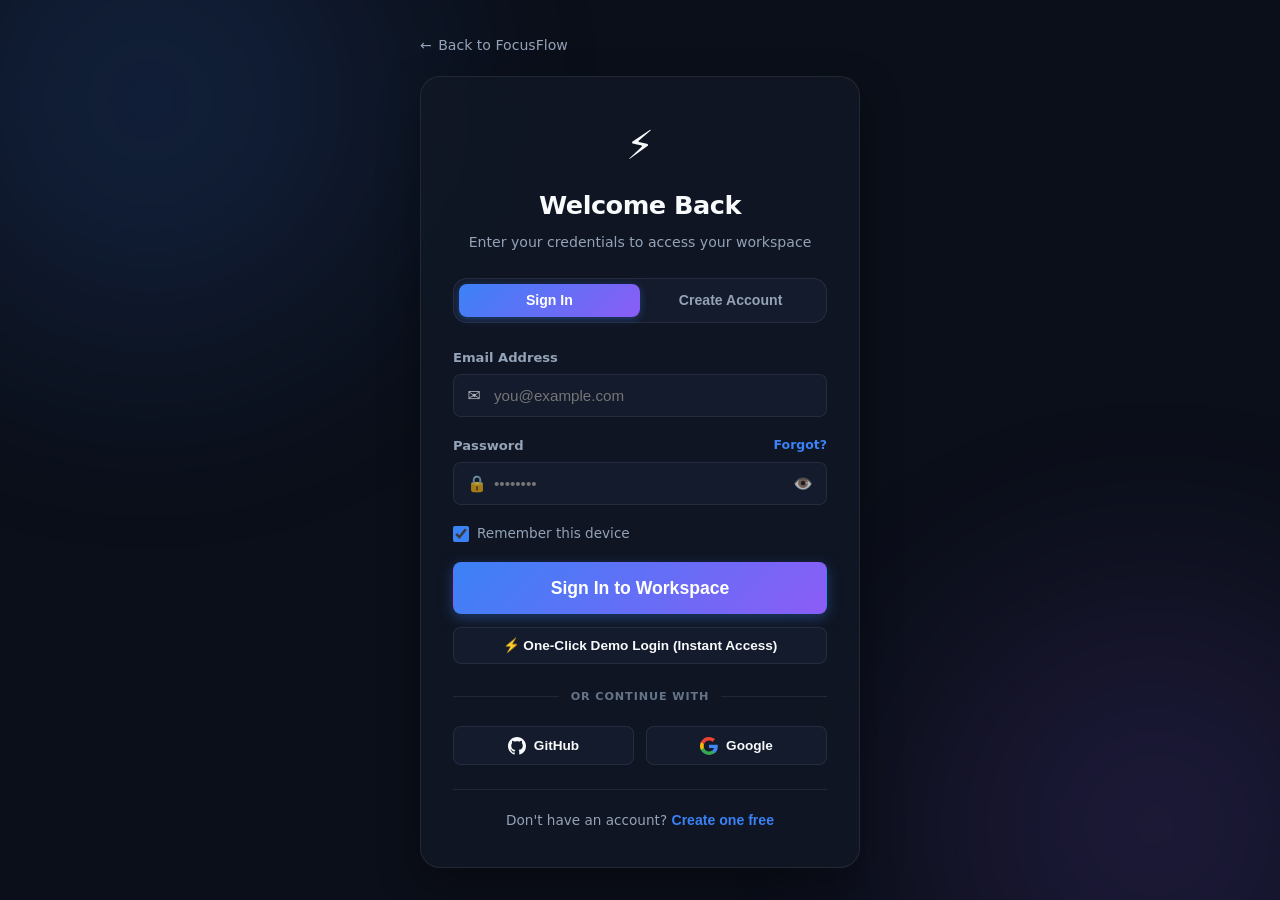
==== login.html @ fbfa06e3 "Add login button and interactive authentication page" ====
<!DOCTYPE html>
<html lang="en" data-theme="dark">
<head>
  <meta charset="UTF-8">
  <meta name="viewport" content="width=device-width, initial-scale=1.0">
  <title>Log In | FocusFlow Hub</title>
  <meta name="description" content="Log in to your FocusFlow workspace to sync your focus sessions, tasks, and notes across devices.">
  <link rel="stylesheet" href="styles.css">
  <link rel="icon" href="data:image/svg+xml,<svg xmlns=%22http://www.w3.org/2000/svg%22 viewBox=%220 0 100 100%22><text y=%22.9em%22 font-size=%2290%22>⚡</text></svg>">
</head>
<body class="auth-page">
  <!-- Background Glows -->
  <div class="bg-glow glow-1" aria-hidden="true"></div>
  <div class="bg-glow glow-2" aria-hidden="true"></div>

  <div class="auth-wrapper">
    <!-- Back to App Link -->
    <a href="index.html" class="auth-back-link">
      <span>&larr;</span> Back to FocusFlow
    </a>

    <div class="card auth-card">
      <div class="auth-header">
        <div class="auth-brand-icon">⚡</div>
        <h1 id="authTitle">Welcome Back</h1>
        <p class="auth-subtitle" id="authSubtitle">Enter your credentials to access your workspace</p>
      </div>

      <!-- Mode Switcher Tabs (Sign In / Sign Up) -->
      <div class="auth-tabs" role="tablist">
        <button type="button" class="auth-tab active" id="tabSignIn" role="tab" aria-selected="true">Sign In</button>
        <button type="button" class="auth-tab" id="tabSignUp" role="tab" aria-selected="false">Create Account</button>
      </div>

      <!-- Login / Signup Form -->
      <form id="authForm" class="auth-form" novalidate>
        <!-- Name Field (for Sign Up only) -->
        <div class="form-group" id="nameGroup" style="display: none;">
          <label for="nameInput">Full Name</label>
          <div class="input-with-icon">
            <span class="input-icon">👤</span>
            <input type="text" id="nameInput" class="form-input" placeholder="e.g. Shashi" autocomplete="name">
          </div>
        </div>

        <!-- Email Field -->
        <div class="form-group">
          <label for="emailInput">Email Address</label>
          <div class="input-with-icon">
            <span class="input-icon">✉️</span>
            <input type="email" id="emailInput" class="form-input" placeholder="you@example.com" required autocomplete="email">
          </div>
        </div>

        <!-- Password Field -->
        <div class="form-group">
          <div class="label-row">
            <label for="passwordInput">Password</label>
            <a href="#" id="forgotPasswordLink" class="btn-link sm-link">Forgot?</a>
          </div>
          <div class="input-with-icon">
            <span class="input-icon">🔒</span>
            <input type="password" id="passwordInput" class="form-input" placeholder="••••••••" required autocomplete="current-password">
            <button type="button" id="togglePasswordBtn" class="toggle-password-btn" aria-label="Toggle password visibility">👁️</button>
          </div>
        </div>

        <!-- Remember Me Checkbox -->
        <div class="form-row-remember" id="rememberRow">
          <label class="checkbox-label">
            <input type="checkbox" id="rememberMe" checked>
            <span>Remember this device</span>
          </label>
        </div>

        <!-- Submit Button -->
        <button type="submit" class="btn btn-primary btn-large full-width" id="submitAuthBtn">
          <span id="submitBtnText">Sign In to Workspace</span>
        </button>

        <!-- Quick One-Click Demo Login -->
        <button type="button" class="btn btn-secondary full-width demo-btn" id="demoLoginBtn">
          ⚡ One-Click Demo Login (Instant Access)
        </button>
      </form>

      <!-- Divider -->
      <div class="auth-divider">
        <span>OR CONTINUE WITH</span>
      </div>

      <!-- Social Login Buttons -->
      <div class="social-login-grid">
        <button type="button" class="btn btn-secondary social-btn" id="githubLoginBtn">
          <svg width="18" height="18" viewBox="0 0 24 24" fill="currentColor">
            <path d="M12 0C5.37 0 0 5.37 0 12c0 5.31 3.435 9.795 8.205 11.385.6.105.825-.255.825-.57 0-.285-.015-1.23-.015-2.235-3.015.555-3.795-.735-4.035-1.41-.135-.345-.72-1.41-1.23-1.695-.42-.225-1.02-.78-.015-.795.945-.015 1.62.87 1.845 1.23 1.08 1.815 2.805 1.305 3.495.99.105-.78.42-1.305.765-1.605-2.67-.3-5.46-1.335-5.46-5.925 0-1.305.465-2.385 1.23-3.225-.12-.3-.54-1.53.12-3.18 0 0 1.005-.315 3.3 1.23.96-.27 1.98-.405 3-.405s2.04.135 3 .405c2.295-1.56 3.3-1.23 3.3-1.23.66 1.65.24 2.88.12 3.18.765.84 1.23 1.905 1.23 3.225 0 4.605-2.805 5.625-5.475 5.925.435.375.81 1.095.81 2.22 0 1.605-.015 2.895-.015 3.3 0 .315.225.69.825.57A12.02 12.02 0 0024 12c0-6.63-5.37-12-12-12z"/>
          </svg>
          GitHub
        </button>
        <button type="button" class="btn btn-secondary social-btn" id="googleLoginBtn">
          <svg width="18" height="18" viewBox="0 0 24 24">
            <path fill="#4285F4" d="M23.745 12.27c0-.7-.06-1.4-.19-2.07H12v4.51h6.6c-.29 1.52-1.14 2.82-2.4 3.68v3.05h3.88c2.27-2.09 3.665-5.17 3.665-9.17z"/>
            <path fill="#34A853" d="M12 24c3.24 0 5.95-1.08 7.93-2.91l-3.88-3.05c-1.08.72-2.45 1.16-4.05 1.16-3.12 0-5.77-2.1-6.72-4.93H1.25v3.15C3.26 21.36 7.33 24 12 24z"/>
            <path fill="#FBBC05" d="M5.28 14.27c-.25-.72-.38-1.49-.38-2.27s.13-1.55.38-2.27V6.58H1.25C.45 8.18 0 9.99 0 12s.45 3.82 1.25 5.42l4.03-3.15z"/>
            <path fill="#EA4335" d="M12 4.75c1.77 0 3.35.61 4.6 1.8l3.42-3.42C17.95 1.19 15.24 0 12 0 7.33 0 3.26 2.64 1.25 6.58l4.03 3.15c.95-2.83 3.6-4.98 6.72-4.98z"/>
          </svg>
          Google
        </button>
      </div>

      <!-- Footer Help -->
      <div class="auth-footer-help">
        <span id="toggleModeText">Don't have an account?</span>
        <button type="button" class="btn-link" id="switchModeBtn">Create one free</button>
      </div>
    </div>
  </div>

  <!-- Toast Notification Container -->
  <div class="toast-container" id="toastContainer" aria-live="polite"></div>

  <script>
    // Theme setup from parent app
    const savedTheme = localStorage.getItem('focusflow_theme') || 'dark';
    document.documentElement.setAttribute('data-theme', savedTheme);

    // DOM references
    const tabSignIn = document.getElementById('tabSignIn');
    const tabSignUp = document.getElementById('tabSignUp');
    const authTitle = document.getElementById('authTitle');
    const authSubtitle = document.getElementById('authSubtitle');
    const nameGroup = document.getElementById('nameGroup');
    const nameInput = document.getElementById('nameInput');
    const emailInput = document.getElementById('emailInput');
    const passwordInput = document.getElementById('passwordInput');
    const submitBtnText = document.getElementById('submitBtnText');
    const authForm = document.getElementById('authForm');
    const switchModeBtn = document.getElementById('switchModeBtn');
    const toggleModeText = document.getElementById('toggleModeText');
    const togglePasswordBtn = document.getElementById('togglePasswordBtn');
    const demoLoginBtn = document.getElementById('demoLoginBtn');
    const githubLoginBtn = document.getElementById('githubLoginBtn');
    const googleLoginBtn = document.getElementById('googleLoginBtn');
    const forgotPasswordLink = document.getElementById('forgotPasswordLink');
    const toastContainer = document.getElementById('toastContainer');

    let mode = 'signin'; // 'signin' | 'signup'

    function showToast(message, icon = '✨') {
      const toast = document.createElement('div');
      toast.className = 'toast';
      toast.innerHTML = `<span>${icon}</span> <span>${message}</span>`;
      toastContainer.appendChild(toast);
      setTimeout(() => {
        toast.style.transition = 'opacity 0.3s ease, transform 0.3s ease';
        toast.style.opacity = '0';
        toast.style.transform = 'translateY(10px)';
        setTimeout(() => toast.remove(), 300);
      }, 3000);
    }

    function setMode(newMode) {
      mode = newMode;
      if (mode === 'signup') {
        tabSignUp.classList.add('active');
        tabSignIn.classList.remove('active');
        authTitle.textContent = 'Create an Account';
        authSubtitle.textContent = 'Get started with your free FocusFlow workspace';
        nameGroup.style.display = 'block';
        submitBtnText.textContent = 'Create Account';
        toggleModeText.textContent = 'Already have an account?';
        switchModeBtn.textContent = 'Sign In';
      } else {
        tabSignIn.classList.add('active');
        tabSignUp.classList.remove('active');
        authTitle.textContent = 'Welcome Back';
        authSubtitle.textContent = 'Enter your credentials to access your workspace';
        nameGroup.style.display = 'none';
        submitBtnText.textContent = 'Sign In to Workspace';
        toggleModeText.textContent = "Don't have an account?";
        switchModeBtn.textContent = 'Create one free';
      }
    }

    tabSignIn.addEventListener('click', () => setMode('signin'));
    tabSignUp.addEventListener('click', () => setMode('signup'));
    switchModeBtn.addEventListener('click', () => setMode(mode === 'signin' ? 'signup' : 'signin'));

    // Toggle Password Visibility
    togglePasswordBtn.addEventListener('click', () => {
      const isPassword = passwordInput.type === 'password';
      passwordInput.type = isPassword ? 'text' : 'password';
      togglePasswordBtn.textContent = isPassword ? '🙈' : '👁️';
    });

    // Save session & redirect
    function completeLogin(user) {
      localStorage.setItem('focusflow_user', JSON.stringify(user));
      showToast(`Welcome, ${user.name}! Redirecting...`, '🚀');
      setTimeout(() => {
        window.location.href = 'index.html?login=success';
      }, 800);
    }

    // Form submit
    authForm.addEventListener('submit', (e) => {
      e.preventDefault();
      const email = emailInput.value.trim();
      const password = passwordInput.value.trim();
      const name = nameInput.value.trim() || email.split('@')[0] || 'Shashi';

      if (!email || !password) {
        showToast('Please enter both email and password', '⚠️');
        return;
      }

      if (password.length < 4) {
        showToast('Password should be at least 4 characters', '⚠️');
        return;
      }

      submitBtnText.textContent = 'Authenticating...';
      setTimeout(() => {
        completeLogin({
          name: name,
          email: email,
          avatar: '⚡',
          loggedInAt: new Date().toISOString()
        });
      }, 600);
    });

    // Demo One-Click Login
    demoLoginBtn.addEventListener('click', () => {
      completeLogin({
        name: 'Shashi',
        email: 'shashikl7022@github.io',
        avatar: '⚡',
        loggedInAt: new Date().toISOString()
      });
    });

    // GitHub & Google Quick Simulation
    githubLoginBtn.addEventListener('click', () => {
      completeLogin({
        name: 'shashikl7022',
        email: 'shashikl7022@github.com',
        avatar: '🐙',
        provider: 'github',
        loggedInAt: new Date().toISOString()
      });
    });

    googleLoginBtn.addEventListener('click', () => {
      completeLogin({
        name: 'Google User',
        email: 'user@gmail.com',
        avatar: '🌐',
        provider: 'google',
        loggedInAt: new Date().toISOString()
      });
    });

    forgotPasswordLink.addEventListener('click', (e) => {
      e.preventDefault();
      const email = prompt('Enter your email address to reset password:');
      if (email) {
        showToast(`Password reset link sent to ${email}`, '📧');
      }
    });
  </script>
</body>
</html>
---- styles.css ----
/* ==========================================================
   FocusFlow Hub - Modern Design System & Stylesheet
   ========================================================== */

/* --- CSS Variables & Themes --- */
:root {
  --font-family: system-ui, -apple-system, BlinkMacSystemFont, 'Segoe UI', Roboto, Oxygen, Ubuntu, Cantarell, sans-serif;
  --radius-sm: 8px;
  --radius-md: 14px;
  --radius-lg: 20px;
  --radius-full: 9999px;
  --transition-fast: 0.2s ease;
  --transition-normal: 0.3s cubic-bezier(0.4, 0, 0.2, 1);
  --shadow-sm: 0 2px 8px rgba(0, 0, 0, 0.15);
  --shadow-md: 0 8px 24px rgba(0, 0, 0, 0.25);
  --shadow-lg: 0 16px 40px rgba(0, 0, 0, 0.35);
}

/* Theme: Deep Dark (Default) */
[data-theme="dark"] {
  --bg-base: #0b0f19;
  --bg-surface: rgba(18, 24, 38, 0.75);
  --bg-surface-hover: rgba(28, 36, 56, 0.85);
  --bg-card: rgba(23, 32, 51, 0.65);
  --border-color: rgba(255, 255, 255, 0.08);
  --border-focus: #3b82f6;
  --text-primary: #f8fafc;
  --text-secondary: #94a3b8;
  --text-muted: #64748b;
  --accent-primary: #3b82f6;
  --accent-hover: #2563eb;
  --accent-glow: rgba(59, 130, 246, 0.35);
  --accent-gradient: linear-gradient(135deg, #3b82f6, #8b5cf6);
  --danger: #ef4444;
  --warning: #f59e0b;
  --success: #10b981;
  color-scheme: dark;
}

/* Theme: Clean Light */
[data-theme="light"] {
  --bg-base: #f1f5f9;
  --bg-surface: rgba(255, 255, 255, 0.85);
  --bg-surface-hover: rgba(241, 245, 249, 0.95);
  --bg-card: rgba(255, 255, 255, 0.75);
  --border-color: rgba(0, 0, 0, 0.08);
  --border-focus: #2563eb;
  --text-primary: #0f172a;
  --text-secondary: #475569;
  --text-muted: #94a3b8;
  --accent-primary: #2563eb;
  --accent-hover: #1d4ed8;
  --accent-glow: rgba(37, 99, 235, 0.2);
  --accent-gradient: linear-gradient(135deg, #2563eb, #6366f1);
  --danger: #dc2626;
  --warning: #d97706;
  --success: #059669;
  color-scheme: light;
}

/* Theme: Cyberpunk Neon */
[data-theme="cyberpunk"] {
  --bg-base: #080612;
  --bg-surface: rgba(22, 16, 42, 0.8);
  --bg-surface-hover: rgba(35, 24, 66, 0.9);
  --bg-card: rgba(28, 20, 52, 0.7);
  --border-color: rgba(244, 63, 94, 0.25);
  --border-focus: #06b6d4;
  --text-primary: #fdf2f8;
  --text-secondary: #d8b4fe;
  --text-muted: #9333ea;
  --accent-primary: #f43f5e;
  --accent-hover: #e11d48;
  --accent-glow: rgba(244, 63, 94, 0.4);
  --accent-gradient: linear-gradient(135deg, #f43f5e, #06b6d4);
  --danger: #ff0055;
  --warning: #fbbf24;
  --success: #00f0ff;
  color-scheme: dark;
}

/* Theme: Emerald Forest */
[data-theme="emerald"] {
  --bg-base: #061811;
  --bg-surface: rgba(11, 38, 28, 0.8);
  --bg-surface-hover: rgba(16, 56, 42, 0.9);
  --bg-card: rgba(13, 46, 34, 0.7);
  --border-color: rgba(52, 211, 153, 0.18);
  --border-focus: #10b981;
  --text-primary: #ecfdf5;
  --text-secondary: #a7f3d0;
  --text-muted: #34d399;
  --accent-primary: #10b981;
  --accent-hover: #059669;
  --accent-glow: rgba(16, 185, 129, 0.35);
  --accent-gradient: linear-gradient(135deg, #10b981, #06b6d4);
  --danger: #f87171;
  --warning: #facc15;
  --success: #34d399;
  color-scheme: dark;
}

/* --- Reset & Base --- */
*, *::before, *::after {
  box-sizing: border-box;
  margin: 0;
  padding: 0;
}

body {
  font-family: var(--font-family);
  background-color: var(--bg-base);
  color: var(--text-primary);
  min-height: 100vh;
  display: flex;
  flex-direction: column;
  line-height: 1.6;
  overflow-x: hidden;
  position: relative;
  transition: background-color var(--transition-normal), color var(--transition-normal);
}

/* Ambient glow blobs */
.bg-glow {
  position: fixed;
  border-radius: 50%;
  filter: blur(120px);
  opacity: 0.15;
  pointer-events: none;
  z-index: 0;
}

.glow-1 {
  width: 500px;
  height: 500px;
  top: -150px;
  left: -100px;
  background: var(--accent-primary);
}

.glow-2 {
  width: 450px;
  height: 450px;
  bottom: -150px;
  right: -100px;
  background: #8b5cf6;
}

/* --- Layout --- */
.app-header {
  position: sticky;
  top: 0;
  z-index: 100;
  background: var(--bg-surface);
  backdrop-filter: blur(16px);
  -webkit-backdrop-filter: blur(16px);
  border-bottom: 1px solid var(--border-color);
}

.header-container {
  max-width: 1200px;
  margin: 0 auto;
  padding: 1rem 1.5rem 0.5rem;
  display: flex;
  align-items: center;
  justify-content: space-between;
  gap: 1rem;
}

.brand {
  display: flex;
  align-items: center;
  gap: 0.75rem;
}

.brand-icon {
  font-size: 1.8rem;
  background: var(--accent-gradient);
  -webkit-background-clip: text;
  -webkit-text-fill-color: transparent;
  animation: pulseIcon 3s infinite ease-in-out;
}

@keyframes pulseIcon {
  0%, 100% { transform: scale(1); }
  50% { transform: scale(1.1); }
}

.brand-text h1 {
  font-size: 1.35rem;
  font-weight: 700;
  letter-spacing: -0.02em;
}

.brand-tag {
  font-size: 0.75rem;
  color: var(--text-muted);
  text-transform: uppercase;
  letter-spacing: 0.08em;
}

.header-center {
  display: flex;
  flex-direction: column;
  align-items: center;
}

.live-clock {
  font-size: 1.25rem;
  font-weight: 700;
  font-variant-numeric: tabular-nums;
  letter-spacing: 0.05em;
  color: var(--text-primary);
}

.live-greeting {
  font-size: 0.8rem;
  color: var(--text-secondary);
}

.header-actions {
  display: flex;
  align-items: center;
  gap: 0.6rem;
}

/* Buttons & Inputs */
.icon-btn {
  background: var(--bg-card);
  border: 1px solid var(--border-color);
  color: var(--text-primary);
  width: 38px;
  height: 38px;
  border-radius: var(--radius-sm);
  display: flex;
  align-items: center;
  justify-content: center;
  cursor: pointer;
  transition: all var(--transition-fast);
}

.icon-btn:hover {
  background: var(--bg-surface-hover);
  border-color: var(--accent-primary);
  transform: translateY(-1px);
}

.theme-select {
  background: var(--bg-card);
  color: var(--text-primary);
  border: 1px solid var(--border-color);
  padding: 0.5rem 0.8rem;
  border-radius: var(--radius-sm);
  font-size: 0.85rem;
  cursor: pointer;
  outline: none;
  transition: border var(--transition-fast);
}

.theme-select:focus {
  border-color: var(--border-focus);
}

/* Nav Tabs */
.nav-tabs {
  max-width: 1200px;
  margin: 0 auto;
  padding: 0.25rem 1.5rem;
  display: flex;
  gap: 0.5rem;
  overflow-x: auto;
  scrollbar-width: none;
}

.nav-tabs::-webkit-scrollbar {
  display: none;
}

.nav-tab {
  background: transparent;
  border: none;
  color: var(--text-secondary);
  padding: 0.6rem 1.1rem;
  border-radius: var(--radius-md) var(--radius-md) 0 0;
  font-size: 0.92rem;
  font-weight: 600;
  cursor: pointer;
  display: flex;
  align-items: center;
  gap: 0.45rem;
  position: relative;
  transition: color var(--transition-fast), background var(--transition-fast);
  white-space: nowrap;
}

.nav-tab:hover {
  color: var(--text-primary);
  background: rgba(255, 255, 255, 0.04);
}

.nav-tab.active {
  color: var(--text-primary);
  background: var(--bg-surface-hover);
}

.nav-tab.active::after {
  content: '';
  position: absolute;
  bottom: 0;
  left: 10%;
  width: 80%;
  height: 3px;
  background: var(--accent-gradient);
  border-radius: 3px 3px 0 0;
}

/* Main Area */
.main-content {
  flex: 1;
  max-width: 1200px;
  width: 100%;
  margin: 0 auto;
  padding: 2rem 1.5rem;
  position: relative;
  z-index: 1;
}

.tab-view {
  display: none;
  animation: fadeIn 0.3s ease-in-out;
}

.tab-view.active {
  display: block;
}

@keyframes fadeIn {
  from { opacity: 0; transform: translateY(6px); }
  to { opacity: 1; transform: translateY(0); }
}

/* --- Cards & Containers --- */
.card {
  background: var(--bg-surface);
  backdrop-filter: blur(14px);
  -webkit-backdrop-filter: blur(14px);
  border: 1px solid var(--border-color);
  border-radius: var(--radius-lg);
  padding: 1.5rem;
  box-shadow: var(--shadow-sm);
  transition: transform var(--transition-fast), box-shadow var(--transition-fast);
}

.card:hover {
  box-shadow: var(--shadow-md);
}

.card-header {
  display: flex;
  align-items: center;
  justify-content: space-between;
  margin-bottom: 1.25rem;
}

.card-header h2, .card-header h3 {
  font-size: 1.2rem;
  font-weight: 700;
  letter-spacing: -0.01em;
}

.grid-2col {
  display: grid;
  grid-template-columns: repeat(auto-fit, minmax(360px, 1fr));
  gap: 1.5rem;
}

.full-width {
  grid-column: 1 / -1;
}

/* Buttons System */
.btn {
  padding: 0.65rem 1.35rem;
  border-radius: var(--radius-sm);
  font-size: 0.9rem;
  font-weight: 600;
  cursor: pointer;
  display: inline-flex;
  align-items: center;
  justify-content: center;
  gap: 0.5rem;
  border: 1px solid transparent;
  transition: all var(--transition-fast);
}

.btn-primary {
  background: var(--accent-gradient);
  color: #ffffff;
  box-shadow: 0 4px 14px var(--accent-glow);
}

.btn-primary:hover {
  filter: brightness(1.1);
  transform: translateY(-1px);
  box-shadow: 0 6px 20px var(--accent-glow);
}

.btn-secondary {
  background: var(--bg-card);
  color: var(--text-primary);
  border-color: var(--border-color);
}

.btn-secondary:hover {
  background: var(--bg-surface-hover);
  border-color: var(--text-secondary);
}

.btn-ghost {
  background: transparent;
  color: var(--text-secondary);
}

.btn-ghost:hover {
  color: var(--text-primary);
  background: rgba(255, 255, 255, 0.05);
}

.btn-link {
  background: none;
  border: none;
  color: var(--accent-primary);
  font-size: 0.88rem;
  font-weight: 600;
  cursor: pointer;
  text-decoration: none;
}

.btn-link:hover {
  text-decoration: underline;
}

.btn-sm {
  padding: 0.35rem 0.75rem;
  font-size: 0.8rem;
}

.btn-large {
  padding: 0.9rem 2.2rem;
  font-size: 1.1rem;
}

.text-danger {
  color: var(--danger) !important;
}

.badge {
  padding: 0.25rem 0.7rem;
  border-radius: var(--radius-full);
  font-size: 0.75rem;
  font-weight: 600;
  background: rgba(59, 130, 246, 0.15);
  color: var(--accent-primary);
  border: 1px solid rgba(59, 130, 246, 0.25);
}

/* --- View 1: Dashboard Elements --- */
.dashboard-hero {
  display: flex;
  flex-wrap: wrap;
  align-items: center;
  justify-content: space-between;
  gap: 1.5rem;
  margin-bottom: 2rem;
  padding: 1.8rem 2rem;
  background: var(--bg-surface);
  border: 1px solid var(--border-color);
  border-radius: var(--radius-lg);
  box-shadow: var(--shadow-sm);
}

.hero-quote p {
  font-size: 1.2rem;
  font-weight: 600;
  font-style: italic;
  color: var(--text-primary);
}

.hero-quote span {
  font-size: 0.85rem;
  color: var(--text-muted);
}

.quick-stats {
  display: flex;
  gap: 1.25rem;
}

.stat-card {
  background: var(--bg-card);
  border: 1px solid var(--border-color);
  padding: 0.75rem 1.2rem;
  border-radius: var(--radius-md);
  display: flex;
  flex-direction: column;
  min-width: 120px;
}

.stat-label {
  font-size: 0.75rem;
  color: var(--text-muted);
  text-transform: uppercase;
  letter-spacing: 0.05em;
}

.stat-value {
  font-size: 1.4rem;
  font-weight: 700;
  color: var(--accent-primary);
}

.dash-timer-body {
  display: flex;
  flex-direction: column;
  align-items: center;
  padding: 1rem 0;
}

.dash-timer-display {
  font-size: 3.5rem;
  font-weight: 800;
  font-variant-numeric: tabular-nums;
  margin-bottom: 1rem;
}

.dash-timer-controls {
  display: flex;
  gap: 0.75rem;
}

/* --- View 2: Timer Component --- */
.timer-container {
  max-width: 580px;
  margin: 0 auto;
  text-align: center;
  padding: 2.5rem 2rem;
}

.timer-mode-selector {
  display: inline-flex;
  background: var(--bg-card);
  padding: 0.35rem;
  border-radius: var(--radius-full);
  border: 1px solid var(--border-color);
  margin-bottom: 2rem;
}

.mode-btn {
  background: transparent;
  border: none;
  color: var(--text-secondary);
  padding: 0.55rem 1.2rem;
  border-radius: var(--radius-full);
  font-size: 0.88rem;
  font-weight: 600;
  cursor: pointer;
  transition: all var(--transition-fast);
}

.mode-btn.active {
  background: var(--accent-gradient);
  color: #ffffff;
  box-shadow: 0 2px 10px var(--accent-glow);
}

.timer-circle-wrapper {
  position: relative;
  width: 280px;
  height: 280px;
  margin: 0 auto 2rem;
}

.timer-svg {
  transform: rotate(-90deg);
  width: 100%;
  height: 100%;
}

.timer-circle-bg {
  fill: none;
  stroke: rgba(255, 255, 255, 0.06);
  stroke-width: 12;
}

.timer-circle-progress {
  fill: none;
  stroke: var(--accent-primary);
  stroke-width: 12;
  stroke-linecap: round;
  stroke-dasharray: 753.98; /* 2 * PI * 120 */
  stroke-dashoffset: 0;
  transition: stroke-dashoffset 0.8s linear, stroke var(--transition-normal);
}

.timer-center-content {
  position: absolute;
  top: 50%;
  left: 50%;
  transform: translate(-50%, -50%);
  display: flex;
  flex-direction: column;
  align-items: center;
}

.timer-display {
  font-size: 4rem;
  font-weight: 800;
  font-variant-numeric: tabular-nums;
  letter-spacing: -0.02em;
}

.timer-status {
  font-size: 0.95rem;
  color: var(--text-secondary);
  margin-top: -0.25rem;
}

.timer-controls {
  display: flex;
  align-items: center;
  justify-content: center;
  gap: 1rem;
  margin-bottom: 2rem;
}

.timer-settings-row {
  display: flex;
  justify-content: center;
  align-items: center;
  gap: 1.5rem;
  padding-top: 1.5rem;
  border-top: 1px solid var(--border-color);
  font-size: 0.85rem;
}

.setting-item {
  display: flex;
  align-items: center;
  gap: 0.5rem;
}

.setting-item input[type="number"] {
  background: var(--bg-card);
  border: 1px solid var(--border-color);
  color: var(--text-primary);
  border-radius: var(--radius-sm);
  padding: 0.35rem 0.5rem;
  width: 60px;
  text-align: center;
  font-weight: 600;
}

/* --- View 3: Tasks --- */
.tasks-card {
  max-width: 760px;
  margin: 0 auto;
}

.task-filter-pills {
  display: flex;
  gap: 0.4rem;
  background: var(--bg-card);
  padding: 0.25rem;
  border-radius: var(--radius-full);
}

.pill {
  border: none;
  background: transparent;
  color: var(--text-secondary);
  font-size: 0.8rem;
  font-weight: 600;
  padding: 0.35rem 0.85rem;
  border-radius: var(--radius-full);
  cursor: pointer;
  transition: all var(--transition-fast);
}

.pill.active {
  background: var(--accent-primary);
  color: #ffffff;
}

.task-form {
  display: flex;
  gap: 0.75rem;
  margin-bottom: 1.5rem;
}

.form-input {
  flex: 1;
  background: var(--bg-card);
  border: 1px solid var(--border-color);
  color: var(--text-primary);
  padding: 0.75rem 1rem;
  border-radius: var(--radius-sm);
  font-size: 0.95rem;
  outline: none;
  transition: border var(--transition-fast);
}

.form-input:focus {
  border-color: var(--border-focus);
}

.form-select {
  background: var(--bg-card);
  border: 1px solid var(--border-color);
  color: var(--text-primary);
  padding: 0 0.85rem;
  border-radius: var(--radius-sm);
  font-size: 0.9rem;
  outline: none;
  cursor: pointer;
}

.task-list-wrapper {
  max-height: 440px;
  overflow-y: auto;
  padding-right: 0.5rem;
}

.task-list {
  list-style: none;
  display: flex;
  flex-direction: column;
  gap: 0.6rem;
}

.task-item {
  display: flex;
  align-items: center;
  justify-content: space-between;
  background: var(--bg-card);
  border: 1px solid var(--border-color);
  padding: 0.85rem 1rem;
  border-radius: var(--radius-md);
  transition: all var(--transition-fast);
}

.task-item:hover {
  background: var(--bg-surface-hover);
  border-color: rgba(255, 255, 255, 0.15);
}

.task-item.completed {
  opacity: 0.6;
}

.task-item.completed .task-text {
  text-decoration: line-through;
  color: var(--text-muted);
}

.task-main {
  display: flex;
  align-items: center;
  gap: 0.75rem;
  flex: 1;
}

.task-checkbox {
  width: 18px;
  height: 18px;
  accent-color: var(--accent-primary);
  cursor: pointer;
}

.task-text {
  font-size: 0.95rem;
  word-break: break-word;
}

.task-priority-badge {
  font-size: 0.7rem;
  text-transform: uppercase;
  font-weight: 700;
  padding: 0.2rem 0.5rem;
  border-radius: var(--radius-full);
}

.badge-urgent {
  background: rgba(239, 68, 68, 0.2);
  color: #f87171;
  border: 1px solid rgba(239, 68, 68, 0.4);
}

.badge-high {
  background: rgba(245, 158, 11, 0.2);
  color: #fbbf24;
  border: 1px solid rgba(245, 158, 11, 0.4);
}

.badge-normal {
  background: rgba(59, 130, 246, 0.15);
  color: #60a5fa;
  border: 1px solid rgba(59, 130, 246, 0.3);
}

.task-delete-btn {
  background: transparent;
  border: none;
  color: var(--text-muted);
  cursor: pointer;
  padding: 0.3rem 0.5rem;
  font-size: 1rem;
  border-radius: var(--radius-sm);
  transition: color var(--transition-fast);
}

.task-delete-btn:hover {
  color: var(--danger);
}

.empty-state {
  text-align: center;
  color: var(--text-muted);
  padding: 2rem;
  font-style: italic;
  font-size: 0.9rem;
}

.task-footer {
  display: flex;
  align-items: center;
  justify-content: space-between;
  margin-top: 1.25rem;
  padding-top: 1rem;
  border-top: 1px solid var(--border-color);
  font-size: 0.85rem;
  color: var(--text-muted);
}

/* --- View 4: Scratchpad --- */
.notes-card {
  max-width: 900px;
  margin: 0 auto;
}

.notes-textarea {
  width: 100%;
  height: 380px;
  background: var(--bg-card);
  border: 1px solid var(--border-color);
  border-radius: var(--radius-md);
  padding: 1.2rem;
  color: var(--text-primary);
  font-family: inherit;
  font-size: 1rem;
  line-height: 1.7;
  resize: vertical;
  outline: none;
  transition: border var(--transition-fast);
}

.notes-textarea:focus {
  border-color: var(--border-focus);
}

.notes-footer {
  display: flex;
  align-items: center;
  justify-content: space-between;
  margin-top: 1rem;
  font-size: 0.82rem;
  color: var(--text-muted);
}

.save-status {
  color: var(--success);
  font-weight: 600;
}

/* --- View 5: Mini Utilities --- */
.tool-card {
  display: flex;
  flex-direction: column;
}

.tool-desc {
  font-size: 0.88rem;
  color: var(--text-secondary);
  margin-bottom: 1rem;
}

.qr-input-group {
  display: flex;
  gap: 0.5rem;
  margin-bottom: 1.25rem;
}

.qr-display-area {
  display: flex;
  justify-content: center;
  align-items: center;
  padding: 1rem;
  background: #ffffff;
  border-radius: var(--radius-md);
  margin: 0 auto 1.25rem;
  width: fit-content;
}

.qr-canvas {
  display: block;
}

.qr-actions {
  text-align: center;
}

.palette-display {
  display: grid;
  grid-template-columns: repeat(5, 1fr);
  gap: 0.6rem;
  margin-bottom: 1rem;
}

.color-swatch {
  height: 110px;
  border-radius: var(--radius-md);
  display: flex;
  flex-direction: column;
  justify-content: flex-end;
  padding: 0.6rem;
  cursor: pointer;
  box-shadow: var(--shadow-sm);
  transition: transform var(--transition-fast);
  border: 1px solid rgba(0, 0, 0, 0.1);
}

.color-swatch:hover {
  transform: translateY(-4px);
}

.color-hex {
  font-size: 0.75rem;
  font-weight: 700;
  font-family: monospace;
  background: rgba(0, 0, 0, 0.45);
  color: #ffffff;
  padding: 0.2rem 0.4rem;
  border-radius: 4px;
  text-align: center;
}

.calc-grid {
  display: grid;
  grid-template-columns: repeat(auto-fit, minmax(240px, 1fr));
  gap: 1.2rem;
}

.calc-box {
  background: var(--bg-card);
  border: 1px solid var(--border-color);
  padding: 1.2rem;
  border-radius: var(--radius-md);
  display: flex;
  flex-direction: column;
  gap: 0.6rem;
}

.calc-title {
  font-size: 0.85rem;
  font-weight: 700;
  color: var(--text-secondary);
}

.calc-inputs {
  display: flex;
  align-items: center;
  gap: 0.4rem;
  font-size: 0.9rem;
}

.sm-input {
  width: 75px;
  padding: 0.4rem;
  text-align: center;
  font-weight: 600;
}

.calc-result {
  font-size: 1.25rem;
  font-weight: 800;
  color: var(--accent-primary);
  margin-top: 0.25rem;
}

/* --- Modal Dialog --- */
.modal-dialog {
  border: none;
  background: transparent;
  padding: 0;
  max-width: 440px;
  width: 90%;
  margin: auto;
}

.modal-dialog::backdrop {
  background: rgba(0, 0, 0, 0.65);
  backdrop-filter: blur(6px);
}

.modal-card {
  background: var(--bg-surface);
  backdrop-filter: blur(20px);
  border: 1px solid var(--border-color);
  border-radius: var(--radius-lg);
  padding: 1.5rem;
  box-shadow: var(--shadow-lg);
}

.modal-header {
  display: flex;
  align-items: center;
  justify-content: space-between;
  margin-bottom: 1rem;
}

.close-modal {
  border-radius: var(--radius-full);
}

.shortcuts-list {
  list-style: none;
  display: flex;
  flex-direction: column;
  gap: 0.75rem;
}

.shortcuts-list li {
  display: flex;
  align-items: center;
  justify-content: space-between;
  font-size: 0.9rem;
  color: var(--text-secondary);
}

kbd {
  background: var(--bg-card);
  border: 1px solid var(--border-color);
  padding: 0.25rem 0.5rem;
  border-radius: 4px;
  font-family: monospace;
  font-size: 0.8rem;
  color: var(--text-primary);
  box-shadow: 0 2px 0 rgba(0, 0, 0, 0.3);
}

/* --- Toast Notification --- */
.toast-container {
  position: fixed;
  bottom: 2rem;
  right: 2rem;
  display: flex;
  flex-direction: column;
  gap: 0.5rem;
  z-index: 1000;
  pointer-events: none;
}

.toast {
  background: var(--bg-surface);
  backdrop-filter: blur(16px);
  border: 1px solid var(--border-color);
  color: var(--text-primary);
  padding: 0.75rem 1.25rem;
  border-radius: var(--radius-md);
  box-shadow: var(--shadow-md);
  font-size: 0.9rem;
  font-weight: 500;
  display: flex;
  align-items: center;
  gap: 0.5rem;
  animation: slideInToast 0.25s cubic-bezier(0.16, 1, 0.3, 1);
  pointer-events: auto;
}

@keyframes slideInToast {
  from { transform: translateX(100%); opacity: 0; }
  to { transform: translateX(0); opacity: 1; }
}

/* --- Footer --- */
.app-footer {
  text-align: center;
  padding: 1.5rem;
  font-size: 0.82rem;
  color: var(--text-muted);
  border-top: 1px solid var(--border-color);
  margin-top: auto;
}

/* --- Screen Responsiveness --- */
@media (max-width: 768px) {
  .header-container {
    flex-wrap: wrap;
  }
  .header-center {
    order: 3;
    width: 100%;
    margin-top: 0.5rem;
  }
  .dashboard-hero {
    flex-direction: column;
    align-items: flex-start;
  }
  .quick-stats {
    width: 100%;
    justify-content: space-between;
  }
  .stat-card {
    flex: 1;
    min-width: 0;
  }
  .grid-2col {
    grid-template-columns: 1fr;
  }
  .task-form {
    flex-direction: column;
  }
  .palette-display {
    grid-template-columns: repeat(3, 1fr);
  }
}

.sr-only {
  position: absolute;
  width: 1px;
  height: 1px;
  padding: 0;
  margin: -1px;
  overflow: hidden;
  clip: rect(0, 0, 0, 0);
  white-space: nowrap;
  border: 0;
}

/* ==========================================================
   Authentication & Login Page Styles
   ========================================================== */
.auth-page {
  display: flex;
  align-items: center;
  justify-content: center;
  min-height: 100vh;
  padding: 1.5rem;
}

.auth-wrapper {
  width: 100%;
  max-width: 440px;
  margin: auto;
  position: relative;
  z-index: 1;
}

.auth-back-link {
  display: inline-flex;
  align-items: center;
  gap: 0.4rem;
  color: var(--text-secondary);
  font-size: 0.88rem;
  font-weight: 500;
  text-decoration: none;
  margin-bottom: 1.25rem;
  transition: color var(--transition-fast), transform var(--transition-fast);
}

.auth-back-link:hover {
  color: var(--text-primary);
  transform: translateX(-3px);
}

.auth-card {
  padding: 2.2rem 2rem;
  box-shadow: var(--shadow-lg);
}

.auth-header {
  text-align: center;
  margin-bottom: 1.5rem;
}

.auth-brand-icon {
  font-size: 2.5rem;
  margin-bottom: 0.5rem;
  display: inline-block;
  animation: pulseIcon 3s infinite ease-in-out;
}

.auth-header h1 {
  font-size: 1.6rem;
  font-weight: 700;
  letter-spacing: -0.02em;
  margin-bottom: 0.35rem;
}

.auth-subtitle {
  font-size: 0.88rem;
  color: var(--text-secondary);
}

.auth-tabs {
  display: flex;
  background: var(--bg-card);
  padding: 0.3rem;
  border-radius: var(--radius-md);
  margin-bottom: 1.5rem;
  border: 1px solid var(--border-color);
}

.auth-tab {
  flex: 1;
  background: transparent;
  border: none;
  color: var(--text-secondary);
  padding: 0.55rem;
  border-radius: var(--radius-sm);
  font-size: 0.88rem;
  font-weight: 600;
  cursor: pointer;
  transition: all var(--transition-fast);
}

.auth-tab.active {
  background: var(--accent-gradient);
  color: #ffffff;
  box-shadow: 0 2px 8px var(--accent-glow);
}

.auth-form {
  display: flex;
  flex-direction: column;
  gap: 1.1rem;
}

.form-group {
  display: flex;
  flex-direction: column;
  gap: 0.4rem;
}

.form-group label {
  font-size: 0.82rem;
  font-weight: 600;
  color: var(--text-secondary);
}

.label-row {
  display: flex;
  align-items: center;
  justify-content: space-between;
}

.sm-link {
  font-size: 0.78rem;
}

.input-with-icon {
  position: relative;
  display: flex;
  align-items: center;
}

.input-icon {
  position: absolute;
  left: 0.9rem;
  font-size: 1rem;
  pointer-events: none;
  opacity: 0.7;
}

.input-with-icon .form-input {
  padding-left: 2.5rem;
  padding-right: 2.5rem;
  width: 100%;
}

.toggle-password-btn {
  position: absolute;
  right: 0.6rem;
  background: transparent;
  border: none;
  cursor: pointer;
  font-size: 1rem;
  padding: 0.3rem;
  opacity: 0.7;
  transition: opacity var(--transition-fast);
}

.toggle-password-btn:hover {
  opacity: 1;
}

.form-row-remember {
  display: flex;
  align-items: center;
  justify-content: space-between;
  font-size: 0.85rem;
  color: var(--text-secondary);
}

.checkbox-label {
  display: flex;
  align-items: center;
  gap: 0.5rem;
  cursor: pointer;
}

.checkbox-label input[type="checkbox"] {
  width: 16px;
  height: 16px;
  accent-color: var(--accent-primary);
  cursor: pointer;
}

.demo-btn {
  margin-top: -0.3rem;
  font-size: 0.85rem;
  padding: 0.6rem;
}

.auth-divider {
  display: flex;
  align-items: center;
  text-align: center;
  margin: 1.5rem 0 1.25rem;
}

.auth-divider::before, .auth-divider::after {
  content: '';
  flex: 1;
  border-bottom: 1px solid var(--border-color);
}

.auth-divider span {
  padding: 0 0.75rem;
  font-size: 0.7rem;
  font-weight: 700;
  letter-spacing: 0.08em;
  color: var(--text-muted);
}

.social-login-grid {
  display: grid;
  grid-template-columns: 1fr 1fr;
  gap: 0.75rem;
}

.social-btn {
  padding: 0.6rem;
  font-size: 0.85rem;
}

.auth-footer-help {
  text-align: center;
  margin-top: 1.5rem;
  padding-top: 1.25rem;
  border-top: 1px solid var(--border-color);
  font-size: 0.85rem;
  color: var(--text-secondary);
}

/* Header Login / User Status */
.auth-btn {
  text-decoration: none;
  gap: 0.4rem;
  white-space: nowrap;
}

.user-profile-header {
  display: flex;
  align-items: center;
  gap: 0.5rem;
  background: var(--bg-card);
  border: 1px solid var(--border-color);
  padding: 0.25rem 0.65rem;
  border-radius: var(--radius-full);
  font-size: 0.85rem;
  font-weight: 600;
}

.user-avatar-tag {
  font-size: 1rem;
}

.logout-link {
  color: var(--text-muted);
  font-size: 0.75rem;
  cursor: pointer;
  background: none;
  border: none;
  padding: 0.1rem 0.3rem;
  border-radius: 4px;
}

.logout-link:hover {
  color: var(--danger);
}
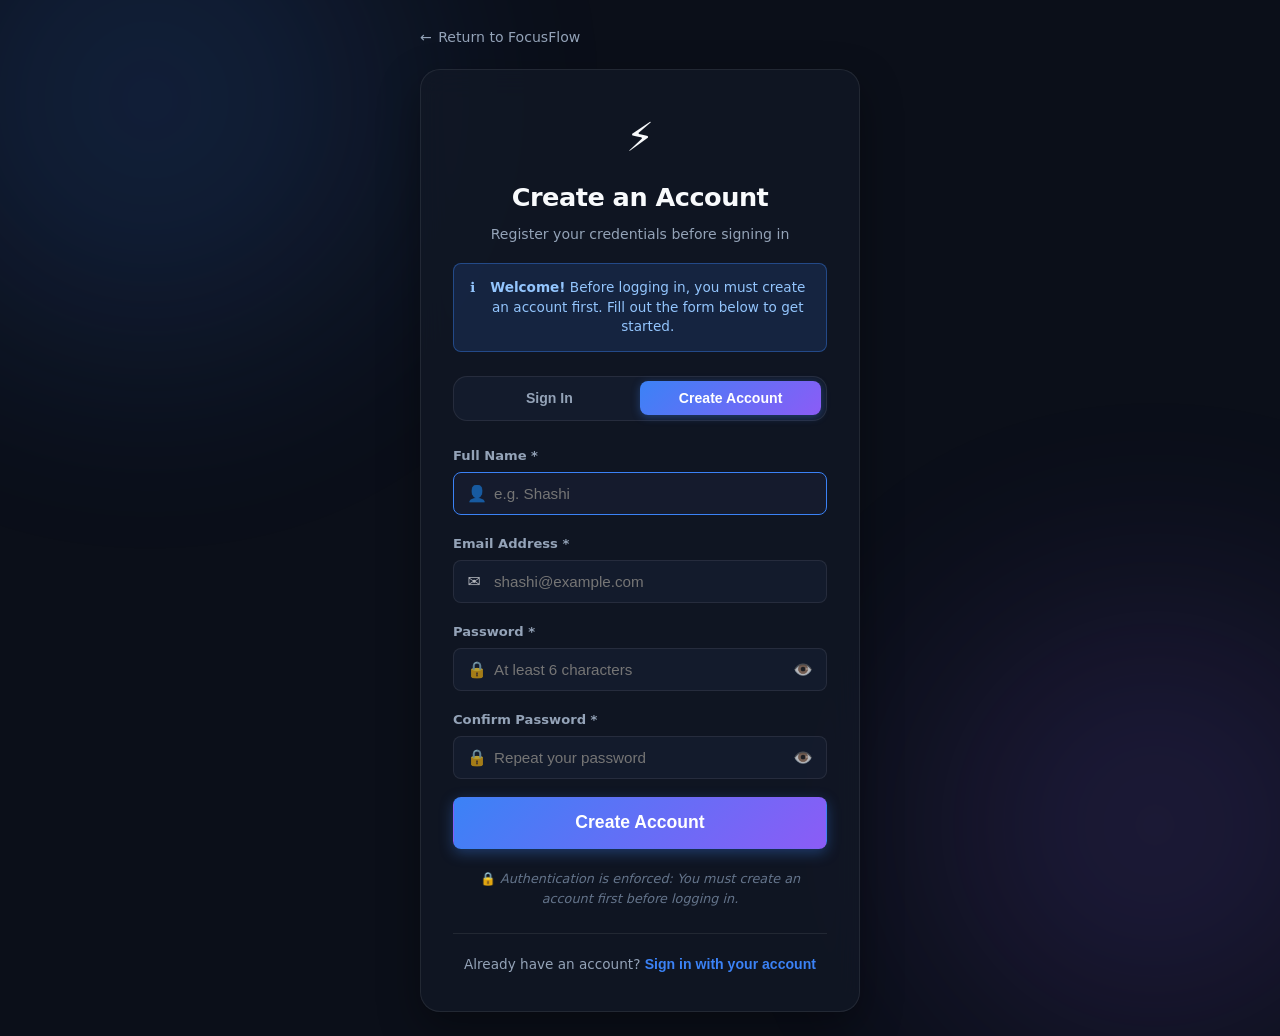
==== commit 6e8989a1: "Enforce account creation before login with strict authentication" ====
--- a/login.html
+++ b/login.html
@@ -3,8 +3,8 @@
 <head>
   <meta charset="UTF-8">
   <meta name="viewport" content="width=device-width, initial-scale=1.0">
-  <title>Log In | FocusFlow Hub</title>
-  <meta name="description" content="Log in to your FocusFlow workspace to sync your focus sessions, tasks, and notes across devices.">
+  <title>Authentication & Workspace Login | FocusFlow Hub</title>
+  <meta name="description" content="Secure authentication for FocusFlow Hub. Create an account or log in with your registered credentials.">
   <link rel="stylesheet" href="styles.css">
   <link rel="icon" href="data:image/svg+xml,<svg xmlns=%22http://www.w3.org/2000/svg%22 viewBox=%220 0 100 100%22><text y=%22.9em%22 font-size=%2290%22>⚡</text></svg>">
 </head>
@@ -16,102 +16,94 @@
   <div class="auth-wrapper">
     <!-- Back to App Link -->
     <a href="index.html" class="auth-back-link">
-      <span>&larr;</span> Back to FocusFlow
+      <span>&larr;</span> Return to FocusFlow
     </a>
 
     <div class="card auth-card">
       <div class="auth-header">
         <div class="auth-brand-icon">⚡</div>
-        <h1 id="authTitle">Welcome Back</h1>
-        <p class="auth-subtitle" id="authSubtitle">Enter your credentials to access your workspace</p>
+        <h1 id="authTitle">Welcome to FocusFlow</h1>
+        <p class="auth-subtitle" id="authSubtitle">Create an account or sign in to authenticate</p>
+
+        <!-- Status / Error Alert Banner -->
+        <div id="authAlert" class="auth-alert" role="alert">
+          <span id="alertIcon">ℹ️</span>
+          <div id="alertMessage">Please create an account before logging in.</div>
+        </div>
       </div>
 
-      <!-- Mode Switcher Tabs (Sign In / Sign Up) -->
+      <!-- Mode Switcher Tabs (Sign In / Create Account) -->
       <div class="auth-tabs" role="tablist">
-        <button type="button" class="auth-tab active" id="tabSignIn" role="tab" aria-selected="true">Sign In</button>
-        <button type="button" class="auth-tab" id="tabSignUp" role="tab" aria-selected="false">Create Account</button>
+        <button type="button" class="auth-tab" id="tabSignIn" role="tab" aria-selected="false">Sign In</button>
+        <button type="button" class="auth-tab active" id="tabSignUp" role="tab" aria-selected="true">Create Account</button>
       </div>
 
-      <!-- Login / Signup Form -->
+      <!-- Main Form -->
       <form id="authForm" class="auth-form" novalidate>
-        <!-- Name Field (for Sign Up only) -->
-        <div class="form-group" id="nameGroup" style="display: none;">
-          <label for="nameInput">Full Name</label>
+        <!-- Full Name Field (Create Account mode) -->
+        <div class="form-group" id="nameGroup">
+          <label for="nameInput">Full Name *</label>
           <div class="input-with-icon">
             <span class="input-icon">👤</span>
             <input type="text" id="nameInput" class="form-input" placeholder="e.g. Shashi" autocomplete="name">
           </div>
         </div>
 
-        <!-- Email Field -->
+        <!-- Email Address Field -->
         <div class="form-group">
-          <label for="emailInput">Email Address</label>
+          <label for="emailInput">Email Address *</label>
           <div class="input-with-icon">
             <span class="input-icon">✉️</span>
-            <input type="email" id="emailInput" class="form-input" placeholder="you@example.com" required autocomplete="email">
+            <input type="email" id="emailInput" class="form-input" placeholder="shashi@example.com" required autocomplete="email">
           </div>
         </div>
 
         <!-- Password Field -->
         <div class="form-group">
           <div class="label-row">
-            <label for="passwordInput">Password</label>
-            <a href="#" id="forgotPasswordLink" class="btn-link sm-link">Forgot?</a>
+            <label for="passwordInput">Password *</label>
+            <a href="#" id="forgotPasswordLink" class="btn-link sm-link" style="display: none;">Forgot password?</a>
           </div>
           <div class="input-with-icon">
             <span class="input-icon">🔒</span>
-            <input type="password" id="passwordInput" class="form-input" placeholder="••••••••" required autocomplete="current-password">
+            <input type="password" id="passwordInput" class="form-input" placeholder="At least 6 characters" required autocomplete="current-password">
             <button type="button" id="togglePasswordBtn" class="toggle-password-btn" aria-label="Toggle password visibility">👁️</button>
           </div>
         </div>
 
+        <!-- Confirm Password Field (Create Account mode only) -->
+        <div class="form-group" id="confirmPasswordGroup">
+          <label for="confirmPasswordInput">Confirm Password *</label>
+          <div class="input-with-icon">
+            <span class="input-icon">🔒</span>
+            <input type="password" id="confirmPasswordInput" class="form-input" placeholder="Repeat your password" autocomplete="new-password">
+            <button type="button" id="toggleConfirmPasswordBtn" class="toggle-password-btn" aria-label="Toggle confirm password visibility">👁️</button>
+          </div>
+        </div>
+
         <!-- Remember Me Checkbox -->
-        <div class="form-row-remember" id="rememberRow">
+        <div class="form-row-remember" id="rememberRow" style="display: none;">
           <label class="checkbox-label">
             <input type="checkbox" id="rememberMe" checked>
-            <span>Remember this device</span>
+            <span>Keep me logged in on this browser</span>
           </label>
         </div>
 
         <!-- Submit Button -->
         <button type="submit" class="btn btn-primary btn-large full-width" id="submitAuthBtn">
-          <span id="submitBtnText">Sign In to Workspace</span>
-        </button>
-
-        <!-- Quick One-Click Demo Login -->
-        <button type="button" class="btn btn-secondary full-width demo-btn" id="demoLoginBtn">
-          ⚡ One-Click Demo Login (Instant Access)
+          <span id="submitBtnText">Create Account</span>
         </button>
       </form>
 
-      <!-- Divider -->
-      <div class="auth-divider">
-        <span>OR CONTINUE WITH</span>
+      <!-- Registered Accounts Quick Preview Box -->
+      <div id="registeredAccountsBox" style="margin-top: 1.25rem; font-size: 0.8rem; color: var(--text-muted); text-align: center;">
+        <span id="registeredCountText">0 registered accounts found.</span>
       </div>
 
-      <!-- Social Login Buttons -->
-      <div class="social-login-grid">
-        <button type="button" class="btn btn-secondary social-btn" id="githubLoginBtn">
-          <svg width="18" height="18" viewBox="0 0 24 24" fill="currentColor">
-            <path d="M12 0C5.37 0 0 5.37 0 12c0 5.31 3.435 9.795 8.205 11.385.6.105.825-.255.825-.57 0-.285-.015-1.23-.015-2.235-3.015.555-3.795-.735-4.035-1.41-.135-.345-.72-1.41-1.23-1.695-.42-.225-1.02-.78-.015-.795.945-.015 1.62.87 1.845 1.23 1.08 1.815 2.805 1.305 3.495.99.105-.78.42-1.305.765-1.605-2.67-.3-5.46-1.335-5.46-5.925 0-1.305.465-2.385 1.23-3.225-.12-.3-.54-1.53.12-3.18 0 0 1.005-.315 3.3 1.23.96-.27 1.98-.405 3-.405s2.04.135 3 .405c2.295-1.56 3.3-1.23 3.3-1.23.66 1.65.24 2.88.12 3.18.765.84 1.23 1.905 1.23 3.225 0 4.605-2.805 5.625-5.475 5.925.435.375.81 1.095.81 2.22 0 1.605-.015 2.895-.015 3.3 0 .315.225.69.825.57A12.02 12.02 0 0024 12c0-6.63-5.37-12-12-12z"/>
-          </svg>
-          GitHub
-        </button>
-        <button type="button" class="btn btn-secondary social-btn" id="googleLoginBtn">
-          <svg width="18" height="18" viewBox="0 0 24 24">
-            <path fill="#4285F4" d="M23.745 12.27c0-.7-.06-1.4-.19-2.07H12v4.51h6.6c-.29 1.52-1.14 2.82-2.4 3.68v3.05h3.88c2.27-2.09 3.665-5.17 3.665-9.17z"/>
-            <path fill="#34A853" d="M12 24c3.24 0 5.95-1.08 7.93-2.91l-3.88-3.05c-1.08.72-2.45 1.16-4.05 1.16-3.12 0-5.77-2.1-6.72-4.93H1.25v3.15C3.26 21.36 7.33 24 12 24z"/>
-            <path fill="#FBBC05" d="M5.28 14.27c-.25-.72-.38-1.49-.38-2.27s.13-1.55.38-2.27V6.58H1.25C.45 8.18 0 9.99 0 12s.45 3.82 1.25 5.42l4.03-3.15z"/>
-            <path fill="#EA4335" d="M12 4.75c1.77 0 3.35.61 4.6 1.8l3.42-3.42C17.95 1.19 15.24 0 12 0 7.33 0 3.26 2.64 1.25 6.58l4.03 3.15c.95-2.83 3.6-4.98 6.72-4.98z"/>
-          </svg>
-          Google
-        </button>
-      </div>
-
-      <!-- Footer Help -->
+      <!-- Footer Mode Switcher -->
       <div class="auth-footer-help">
-        <span id="toggleModeText">Don't have an account?</span>
-        <button type="button" class="btn-link" id="switchModeBtn">Create one free</button>
+        <span id="toggleModeText">Already registered?</span>
+        <button type="button" class="btn-link" id="switchModeBtn">Sign in with your account</button>
       </div>
     </div>
   </div>
@@ -124,27 +116,87 @@
     const savedTheme = localStorage.getItem('focusflow_theme') || 'dark';
     document.documentElement.setAttribute('data-theme', savedTheme);
 
-    // DOM references
+    // DOM Elements
     const tabSignIn = document.getElementById('tabSignIn');
     const tabSignUp = document.getElementById('tabSignUp');
     const authTitle = document.getElementById('authTitle');
     const authSubtitle = document.getElementById('authSubtitle');
+    const authAlert = document.getElementById('authAlert');
+    const alertIcon = document.getElementById('alertIcon');
+    const alertMessage = document.getElementById('alertMessage');
     const nameGroup = document.getElementById('nameGroup');
     const nameInput = document.getElementById('nameInput');
     const emailInput = document.getElementById('emailInput');
     const passwordInput = document.getElementById('passwordInput');
+    const confirmPasswordGroup = document.getElementById('confirmPasswordGroup');
+    const confirmPasswordInput = document.getElementById('confirmPasswordInput');
+    const forgotPasswordLink = document.getElementById('forgotPasswordLink');
+    const rememberRow = document.getElementById('rememberRow');
     const submitBtnText = document.getElementById('submitBtnText');
     const authForm = document.getElementById('authForm');
     const switchModeBtn = document.getElementById('switchModeBtn');
     const toggleModeText = document.getElementById('toggleModeText');
     const togglePasswordBtn = document.getElementById('togglePasswordBtn');
-    const demoLoginBtn = document.getElementById('demoLoginBtn');
-    const githubLoginBtn = document.getElementById('githubLoginBtn');
-    const googleLoginBtn = document.getElementById('googleLoginBtn');
-    const forgotPasswordLink = document.getElementById('forgotPasswordLink');
+    const toggleConfirmPasswordBtn = document.getElementById('toggleConfirmPasswordBtn');
     const toastContainer = document.getElementById('toastContainer');
-
-    let mode = 'signin'; // 'signin' | 'signup'
+    const registeredCountText = document.getElementById('registeredCountText');
+
+    let mode = 'signup'; // default to 'signup' so users create account first!
+
+    // ==========================================
+    // USER REGISTRY IN LOCALSTORAGE
+    // ==========================================
+    const USERS_STORAGE_KEY = 'focusflow_registered_users';
+
+    function getRegisteredUsers() {
+      try {
+        const data = localStorage.getItem(USERS_STORAGE_KEY);
+        return data ? JSON.parse(data) : [];
+      } catch (e) {
+        return [];
+      }
+    }
+
+    function saveRegisteredUsers(users) {
+      localStorage.setItem(USERS_STORAGE_KEY, JSON.stringify(users));
+      updateRegisteredAccountsCounter();
+    }
+
+    function updateRegisteredAccountsCounter() {
+      const users = getRegisteredUsers();
+      if (users.length === 0) {
+        registeredCountText.innerHTML = '🔒 <em>Authentication is enforced: You must create an account first before logging in.</em>';
+      } else {
+        const names = users.map(u => u.name).join(', ');
+        registeredCountText.innerHTML = `🛡️ Registered user${users.length > 1 ? 's' : ''} on this device: <strong>${escapeHtml(names)}</strong>`;
+      }
+    }
+
+    function escapeHtml(str) {
+      const div = document.createElement('div');
+      div.textContent = str;
+      return div.innerHTML;
+    }
+
+    // Alert Banner Helper
+    function showAlert(type, icon, messageHtml) {
+      authAlert.className = `auth-alert ${type}`;
+      alertIcon.textContent = icon;
+      alertMessage.innerHTML = messageHtml;
+      authAlert.style.display = 'flex';
+
+      // Attach any action button in alert
+      const switchBtn = alertMessage.querySelector('.alert-link-btn');
+      if (switchBtn) {
+        switchBtn.addEventListener('click', () => {
+          setMode(switchBtn.getAttribute('data-target-mode') || 'signup');
+        });
+      }
+    }
+
+    function hideAlert() {
+      authAlert.style.display = 'none';
+    }
 
     function showToast(message, icon = '✨') {
       const toast = document.createElement('div');
@@ -156,118 +208,228 @@
         toast.style.opacity = '0';
         toast.style.transform = 'translateY(10px)';
         setTimeout(() => toast.remove(), 300);
-      }, 3000);
-    }
-
-    function setMode(newMode) {
+      }, 3200);
+    }
+
+    // Set Mode: 'signup' or 'signin'
+    function setMode(newMode, preserveAlert = false) {
       mode = newMode;
+      if (!preserveAlert) hideAlert();
+
       if (mode === 'signup') {
         tabSignUp.classList.add('active');
         tabSignIn.classList.remove('active');
         authTitle.textContent = 'Create an Account';
-        authSubtitle.textContent = 'Get started with your free FocusFlow workspace';
-        nameGroup.style.display = 'block';
+        authSubtitle.textContent = 'Register your credentials before signing in';
+        nameGroup.style.display = 'flex';
+        confirmPasswordGroup.style.display = 'flex';
+        rememberRow.style.display = 'none';
+        forgotPasswordLink.style.display = 'none';
         submitBtnText.textContent = 'Create Account';
         toggleModeText.textContent = 'Already have an account?';
-        switchModeBtn.textContent = 'Sign In';
+        switchModeBtn.textContent = 'Sign in with your account';
+        nameInput.focus();
       } else {
         tabSignIn.classList.add('active');
         tabSignUp.classList.remove('active');
-        authTitle.textContent = 'Welcome Back';
-        authSubtitle.textContent = 'Enter your credentials to access your workspace';
+        authTitle.textContent = 'Sign In';
+        authSubtitle.textContent = 'Authenticate with your registered account';
         nameGroup.style.display = 'none';
-        submitBtnText.textContent = 'Sign In to Workspace';
-        toggleModeText.textContent = "Don't have an account?";
-        switchModeBtn.textContent = 'Create one free';
-      }
-    }
-
-    tabSignIn.addEventListener('click', () => setMode('signin'));
+        confirmPasswordGroup.style.display = 'none';
+        rememberRow.style.display = 'flex';
+        forgotPasswordLink.style.display = 'inline';
+        submitBtnText.textContent = 'Authenticate & Sign In';
+        toggleModeText.textContent = "Don't have an account yet?";
+        switchModeBtn.textContent = 'Create an account first';
+        emailInput.focus();
+      }
+    }
+
+    tabSignIn.addEventListener('click', () => {
+      // Check if any accounts exist
+      const users = getRegisteredUsers();
+      if (users.length === 0) {
+        showAlert('info', 'ℹ️', 'No accounts found on this device! Please <button type="button" class="alert-link-btn" data-target-mode="signup">Create an Account</button> first.');
+      }
+      setMode('signin', true);
+    });
+
     tabSignUp.addEventListener('click', () => setMode('signup'));
     switchModeBtn.addEventListener('click', () => setMode(mode === 'signin' ? 'signup' : 'signin'));
 
-    // Toggle Password Visibility
+    // Toggle Passwords
     togglePasswordBtn.addEventListener('click', () => {
-      const isPassword = passwordInput.type === 'password';
-      passwordInput.type = isPassword ? 'text' : 'password';
-      togglePasswordBtn.textContent = isPassword ? '🙈' : '👁️';
+      const isPass = passwordInput.type === 'password';
+      passwordInput.type = isPass ? 'text' : 'password';
+      togglePasswordBtn.textContent = isPass ? '🙈' : '👁️';
     });
 
-    // Save session & redirect
-    function completeLogin(user) {
-      localStorage.setItem('focusflow_user', JSON.stringify(user));
-      showToast(`Welcome, ${user.name}! Redirecting...`, '🚀');
-      setTimeout(() => {
-        window.location.href = 'index.html?login=success';
-      }, 800);
-    }
-
-    // Form submit
+    toggleConfirmPasswordBtn.addEventListener('click', () => {
+      const isPass = confirmPasswordInput.type === 'password';
+      confirmPasswordInput.type = isPass ? 'text' : 'password';
+      toggleConfirmPasswordBtn.textContent = isPass ? '🙈' : '👁️';
+    });
+
+    // Forgot password handler
+    forgotPasswordLink.addEventListener('click', (e) => {
+      e.preventDefault();
+      const email = emailInput.value.trim() || prompt('Enter your registered email:');
+      if (!email) return;
+      const users = getRegisteredUsers();
+      const user = users.find(u => u.email.toLowerCase() === email.toLowerCase());
+      if (user) {
+        showAlert('info', '🔑', `Your registered password is: <strong>${escapeHtml(user.password)}</strong> (For testing/demo purposes)`);
+      } else {
+        showAlert('error', '❌', `No account found for "${escapeHtml(email)}". Please <button type="button" class="alert-link-btn" data-target-mode="signup">Create an Account</button>.`);
+      }
+    });
+
+    // Form Submission & Authentication
     authForm.addEventListener('submit', (e) => {
       e.preventDefault();
-      const email = emailInput.value.trim();
-      const password = passwordInput.value.trim();
-      const name = nameInput.value.trim() || email.split('@')[0] || 'Shashi';
-
-      if (!email || !password) {
-        showToast('Please enter both email and password', '⚠️');
-        return;
-      }
-
-      if (password.length < 4) {
-        showToast('Password should be at least 4 characters', '⚠️');
-        return;
-      }
-
-      submitBtnText.textContent = 'Authenticating...';
-      setTimeout(() => {
-        completeLogin({
+      hideAlert();
+
+      const email = emailInput.value.trim().toLowerCase();
+      const password = passwordInput.value;
+      const users = getRegisteredUsers();
+
+      // ====================================
+      // 1. CREATE ACCOUNT MODE
+      // ====================================
+      if (mode === 'signup') {
+        const name = nameInput.value.trim();
+        const confirmPassword = confirmPasswordInput.value;
+
+        // Validation: Name
+        if (!name || name.length < 2) {
+          showAlert('error', '⚠️', 'Please enter your Full Name (at least 2 characters).');
+          nameInput.focus();
+          return;
+        }
+
+        // Validation: Email
+        const emailRegex = /^[^\s@]+@[^\s@]+\.[^\s@]+$/;
+        if (!email || !emailRegex.test(email)) {
+          showAlert('error', '⚠️', 'Please enter a valid email address (e.g. name@example.com).');
+          emailInput.focus();
+          return;
+        }
+
+        // Validation: Password length
+        if (!password || password.length < 6) {
+          showAlert('error', '⚠️', 'Password must be at least 6 characters long.');
+          passwordInput.focus();
+          return;
+        }
+
+        // Validation: Password match
+        if (password !== confirmPassword) {
+          showAlert('error', '⚠️', 'Passwords do not match! Please check and confirm your password.');
+          confirmPasswordInput.focus();
+          return;
+        }
+
+        // Check for duplicate email
+        const existing = users.find(u => u.email.toLowerCase() === email);
+        if (existing) {
+          showAlert('error', '⚠️', `An account with this email already exists! <button type="button" class="alert-link-btn" data-target-mode="signin">Click here to Sign In</button>.`);
+          return;
+        }
+
+        // Registration success!
+        const newUser = {
+          id: Date.now(),
           name: name,
           email: email,
+          password: password,
+          createdAt: new Date().toISOString()
+        };
+
+        users.push(newUser);
+        saveRegisteredUsers(users);
+
+        showToast(`🎉 Account created for ${name}!`, '✅');
+        showAlert('success', '🎉', `Account created successfully! You can now <button type="button" class="alert-link-btn" data-target-mode="signin">Sign In</button> with your credentials.`);
+
+        // Switch to Sign In mode with prefilled values
+        setTimeout(() => {
+          setMode('signin', true);
+          emailInput.value = email;
+          passwordInput.value = '';
+          passwordInput.focus();
+        }, 1200);
+
+        return;
+      }
+
+      // ====================================
+      // 2. SIGN IN (AUTHENTICATION) MODE
+      // ====================================
+      if (mode === 'signin') {
+        if (!email) {
+          showAlert('error', '⚠️', 'Please enter your email address.');
+          emailInput.focus();
+          return;
+        }
+
+        if (!password) {
+          showAlert('error', '⚠️', 'Please enter your password.');
+          passwordInput.focus();
+          return;
+        }
+
+        // 1. CHECK IF ACCOUNT EXISTS
+        const user = users.find(u => u.email.toLowerCase() === email);
+
+        if (!user) {
+          // ACCOUNT NOT FOUND: MUST CREATE ACCOUNT FIRST!
+          showAlert('error', '❌', `<strong>Account not found!</strong> No registered account matches <em>${escapeHtml(email)}</em>. You must <button type="button" class="alert-link-btn" data-target-mode="signup">Create an Account</button> first before logging in.`);
+          showToast('Account not found. Please create account first!', '❌');
+          return;
+        }
+
+        // 2. CHECK PASSWORD AUTHENTICATION
+        if (user.password !== password) {
+          showAlert('error', '❌', '<strong>Authentication failed!</strong> Incorrect password. Please check your password and try again.');
+          showToast('Incorrect password', '❌');
+          passwordInput.focus();
+          return;
+        }
+
+        // 3. AUTHENTICATION SUCCESSFUL!
+        showAlert('success', '✅', `<strong>Authentication successful!</strong> Welcome back, ${escapeHtml(user.name)}. Redirecting to your workspace...`);
+        submitBtnText.textContent = '✓ Authenticated! Redirecting...';
+
+        // Store active session
+        localStorage.setItem('focusflow_user', JSON.stringify({
+          id: user.id,
+          name: user.name,
+          email: user.email,
           avatar: '⚡',
           loggedInAt: new Date().toISOString()
-        });
-      }, 600);
+        }));
+
+        showToast(`Welcome back, ${user.name}!`, '🚀');
+
+        setTimeout(() => {
+          window.location.href = 'index.html?login=success';
+        }, 900);
+      }
     });
 
-    // Demo One-Click Login
-    demoLoginBtn.addEventListener('click', () => {
-      completeLogin({
-        name: 'Shashi',
-        email: 'shashikl7022@github.io',
-        avatar: '⚡',
-        loggedInAt: new Date().toISOString()
-      });
-    });
-
-    // GitHub & Google Quick Simulation
-    githubLoginBtn.addEventListener('click', () => {
-      completeLogin({
-        name: 'shashikl7022',
-        email: 'shashikl7022@github.com',
-        avatar: '🐙',
-        provider: 'github',
-        loggedInAt: new Date().toISOString()
-      });
-    });
-
-    googleLoginBtn.addEventListener('click', () => {
-      completeLogin({
-        name: 'Google User',
-        email: 'user@gmail.com',
-        avatar: '🌐',
-        provider: 'google',
-        loggedInAt: new Date().toISOString()
-      });
-    });
-
-    forgotPasswordLink.addEventListener('click', (e) => {
-      e.preventDefault();
-      const email = prompt('Enter your email address to reset password:');
-      if (email) {
-        showToast(`Password reset link sent to ${email}`, '📧');
-      }
-    });
+    // Initialization check
+    updateRegisteredAccountsCounter();
+
+    // Check if user already has registered accounts
+    const initialUsers = getRegisteredUsers();
+    if (initialUsers.length === 0) {
+      // Force Create Account mode first
+      setMode('signup', true);
+      showAlert('info', 'ℹ️', '<strong>Welcome!</strong> Before logging in, you must create an account first. Fill out the form below to get started.');
+    } else {
+      // If accounts already exist on this device, default to Sign In
+      setMode('signin', true);
+    }
   </script>
 </body>
 </html>
--- a/styles.css
+++ b/styles.css
@@ -1211,6 +1211,57 @@
   color: var(--text-secondary);
 }
 
+.auth-alert {
+  padding: 0.85rem 1rem;
+  border-radius: var(--radius-sm);
+  font-size: 0.85rem;
+  display: none;
+  margin-top: 1.1rem;
+  margin-bottom: 0.5rem;
+  align-items: flex-start;
+  gap: 0.65rem;
+  line-height: 1.45;
+  animation: fadeIn 0.25s ease-in-out;
+}
+
+.auth-alert.error {
+  display: flex;
+  background: rgba(239, 68, 68, 0.14);
+  border: 1px solid rgba(239, 68, 68, 0.4);
+  color: #fca5a5;
+}
+
+.auth-alert.success {
+  display: flex;
+  background: rgba(16, 185, 129, 0.14);
+  border: 1px solid rgba(16, 185, 129, 0.4);
+  color: #6ee7b7;
+}
+
+.auth-alert.info {
+  display: flex;
+  background: rgba(59, 130, 246, 0.14);
+  border: 1px solid rgba(59, 130, 246, 0.4);
+  color: #93c5fd;
+}
+
+.auth-alert button.alert-link-btn {
+  color: inherit;
+  text-decoration: underline;
+  background: none;
+  border: none;
+  cursor: pointer;
+  font-weight: 700;
+  padding: 0;
+  display: inline;
+  font-size: inherit;
+  font-family: inherit;
+}
+
+.auth-alert button.alert-link-btn:hover {
+  filter: brightness(1.2);
+}
+
 .auth-tabs {
   display: flex;
   background: var(--bg-card);
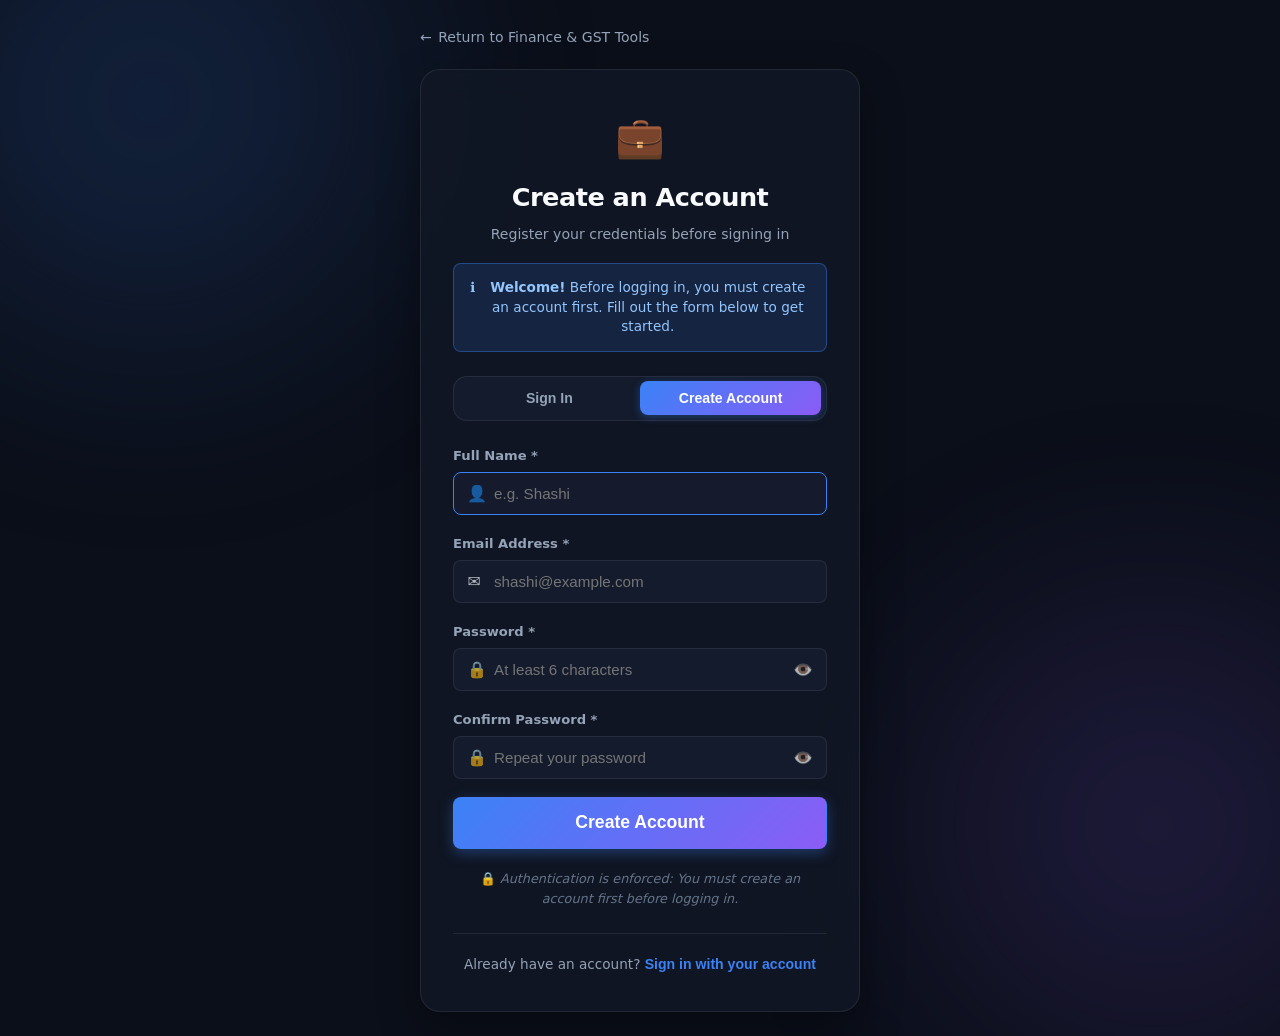
==== commit de0a1f3a: "Rename project to Finance & GST Tools" ====
--- a/login.html
+++ b/login.html
@@ -3,10 +3,10 @@
 <head>
   <meta charset="UTF-8">
   <meta name="viewport" content="width=device-width, initial-scale=1.0">
-  <title>Authentication & Workspace Login | FocusFlow Hub</title>
-  <meta name="description" content="Secure authentication for FocusFlow Hub. Create an account or log in with your registered credentials.">
+  <title>Authentication & Workspace Login | Finance & GST Tools</title>
+  <meta name="description" content="Secure authentication for Finance & GST Tools. Create an account or log in with your registered credentials.">
   <link rel="stylesheet" href="styles.css">
-  <link rel="icon" href="data:image/svg+xml,<svg xmlns=%22http://www.w3.org/2000/svg%22 viewBox=%220 0 100 100%22><text y=%22.9em%22 font-size=%2290%22>⚡</text></svg>">
+  <link rel="icon" href="data:image/svg+xml,<svg xmlns=%22http://www.w3.org/2000/svg%22 viewBox=%220 0 100 100%22><text y=%22.9em%22 font-size=%2290%22>💼</text></svg>">
 </head>
 <body class="auth-page">
   <!-- Background Glows -->
@@ -16,13 +16,13 @@
   <div class="auth-wrapper">
     <!-- Back to App Link -->
     <a href="index.html" class="auth-back-link">
-      <span>&larr;</span> Return to FocusFlow
+      <span>&larr;</span> Return to Finance & GST Tools
     </a>
 
     <div class="card auth-card">
       <div class="auth-header">
-        <div class="auth-brand-icon">⚡</div>
-        <h1 id="authTitle">Welcome to FocusFlow</h1>
+        <div class="auth-brand-icon">💼</div>
+        <h1 id="authTitle">Welcome to Finance & GST Tools</h1>
         <p class="auth-subtitle" id="authSubtitle">Create an account or sign in to authenticate</p>
 
         <!-- Status / Error Alert Banner -->
